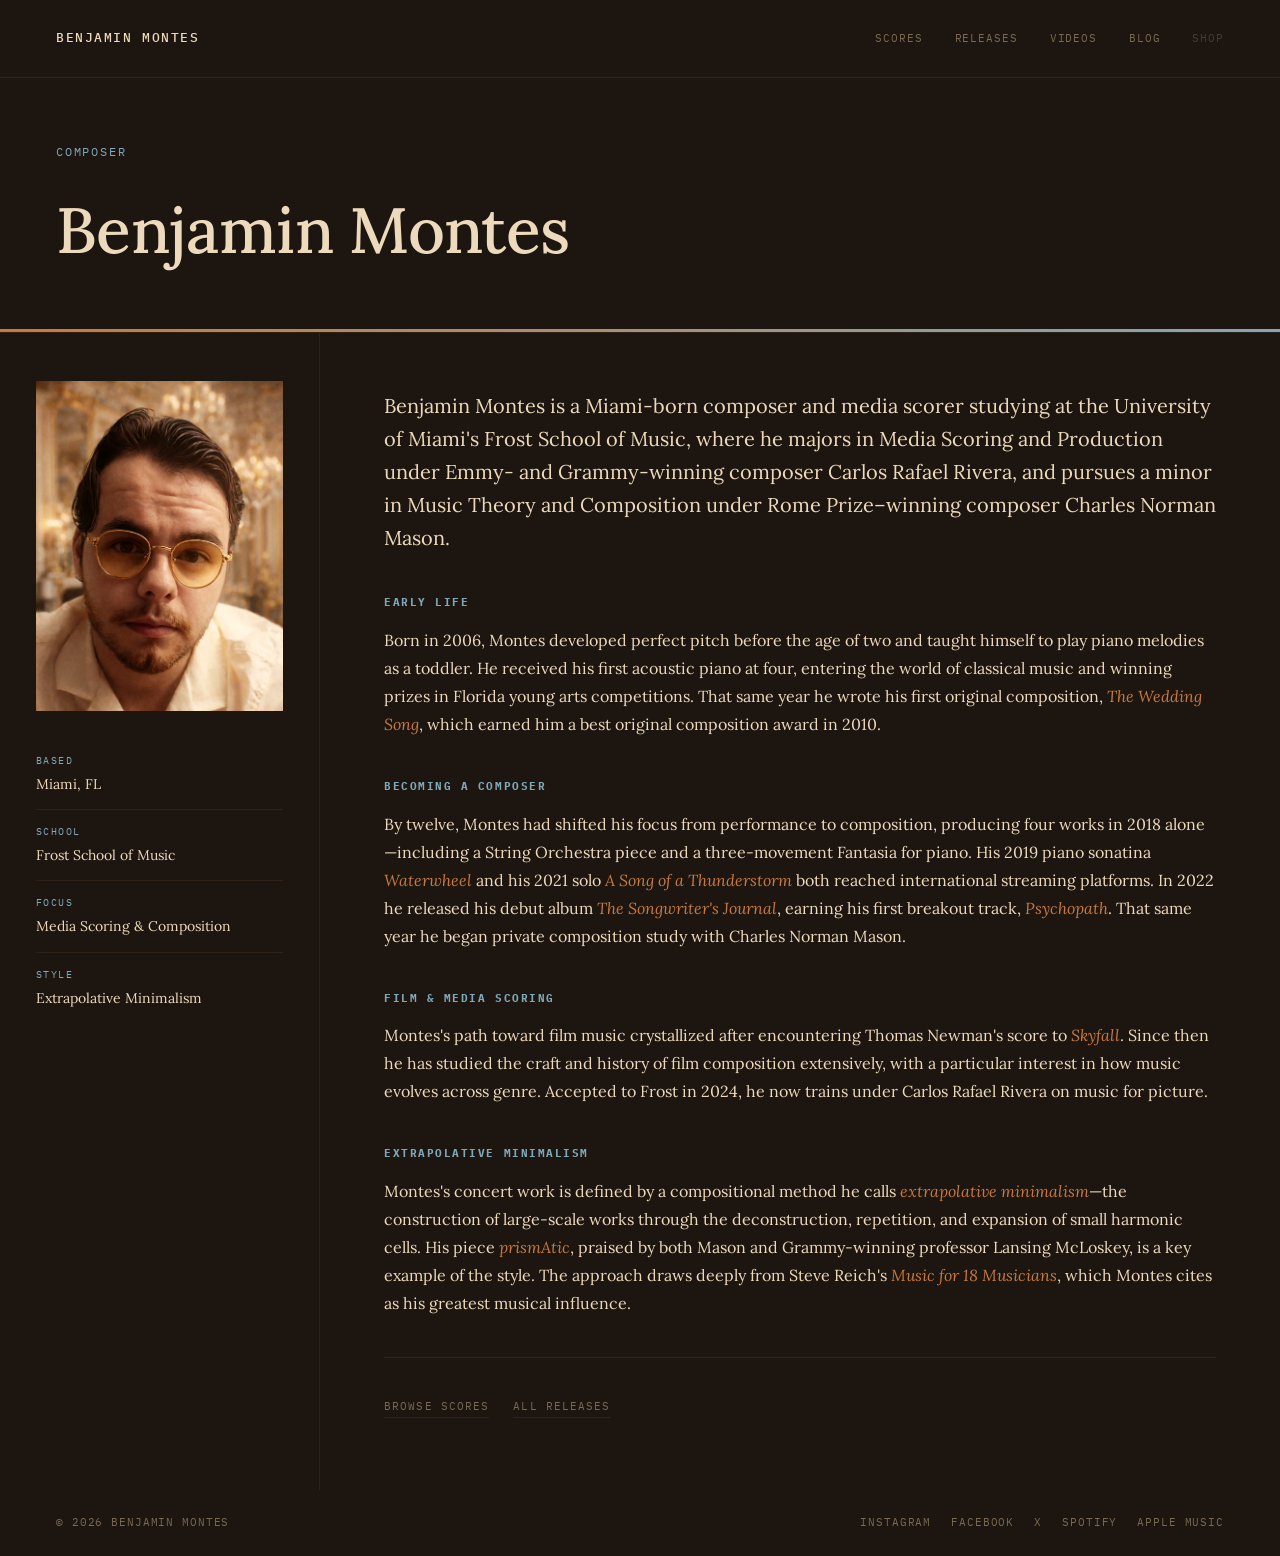
==== about.html @ e507b559 "Initial commit — Benjamin Montes portfolio site Full site including: homepage, about, releases, vide" ====
<!DOCTYPE html>
<html lang="en">
<head>
  <meta charset="UTF-8" />
  <meta name="viewport" content="width=device-width, initial-scale=1.0" />
  <title>About — Benjamin Montes</title>
  <link rel="preconnect" href="https://fonts.googleapis.com">
  <link rel="preconnect" href="https://fonts.gstatic.com" crossorigin>
  <link href="https://fonts.googleapis.com/css2?family=Lora:ital,wght@0,400;0,500;1,400;1,500&family=IBM+Plex+Mono:wght@400;500&display=swap" rel="stylesheet">
  <link rel="stylesheet" href="style.css">
  <link rel="stylesheet" href="about.css">
</head>
<body>

  <!-- ==================== NAV ==================== -->
  <nav class="nav">
    <a href="index.html" class="nav-name">Benjamin Montes</a>
    <ul class="nav-links">
      <li><a href="scores.html">Scores</a></li>
      <li><a href="releases.html">Releases</a></li>
      <li><a href="videos.html">Videos</a></li>
      <li><a href="blog.html">Blog</a></li>
      <li><a href="#" class="nav-shop">Shop</a></li>
    </ul>
  </nav>

  <!-- ==================== PAGE HEADER ==================== -->
  <header class="page-header">
    <p class="eyebrow">Composer</p>
    <h1 class="page-title">Benjamin Montes</h1>
  </header>

  <div class="strip" role="separator"></div>

  <!-- ==================== ABOUT BODY ==================== -->
  <main class="about-page">

    <!-- Portrait -->
    <aside class="about-portrait-col">
      <div class="portrait-wrap">
        <img
          src="images/benjamin-montes.jpg"
          alt="Benjamin Montes"
          class="portrait-img"
        />
        <dl class="portrait-meta">
          <div class="portrait-meta-item">
            <dt>Based</dt>
            <dd>Miami, FL</dd>
          </div>
          <div class="portrait-meta-item">
            <dt>School</dt>
            <dd>Frost School of Music</dd>
          </div>
          <div class="portrait-meta-item">
            <dt>Focus</dt>
            <dd>Media Scoring &amp; Composition</dd>
          </div>
          <div class="portrait-meta-item">
            <dt>Style</dt>
            <dd>Extrapolative Minimalism</dd>
          </div>
        </dl>
      </div>
    </aside>

    <!-- Bio text -->
    <article class="about-text-col">

      <section class="bio-section">
        <p class="bio-lead">
          Benjamin Montes is a Miami-born composer and media scorer studying at
          the University of Miami's Frost School of Music, where he majors in
          Media Scoring and Production under Emmy- and Grammy-winning composer
          Carlos Rafael Rivera, and pursues a minor in Music Theory and
          Composition under Rome Prize&ndash;winning composer Charles Norman Mason.
        </p>
      </section>

      <section class="bio-section">
        <h2 class="bio-heading">Early Life</h2>
        <p class="bio-body">
          Born in 2006, Montes developed perfect pitch before the age of two and
          taught himself to play piano melodies as a toddler. He received his
          first acoustic piano at four, entering the world of classical music and
          winning prizes in Florida young arts competitions. That same year he
          wrote his first original composition, <em>The Wedding Song</em>, which
          earned him a best original composition award in 2010.
        </p>
      </section>

      <section class="bio-section">
        <h2 class="bio-heading">Becoming a Composer</h2>
        <p class="bio-body">
          By twelve, Montes had shifted his focus from performance to composition,
          producing four works in 2018 alone&mdash;including a String Orchestra
          piece and a three-movement Fantasia for piano. His 2019 piano sonatina
          <em>Waterwheel</em> and his 2021 solo <em>A Song of a Thunderstorm</em>
          both reached international streaming platforms. In 2022 he released his
          debut album <em>The Songwriter's Journal</em>, earning his first breakout
          track, <em>Psychopath</em>. That same year he began private composition
          study with Charles Norman Mason.
        </p>
      </section>

      <section class="bio-section">
        <h2 class="bio-heading">Film &amp; Media Scoring</h2>
        <p class="bio-body">
          Montes's path toward film music crystallized after encountering Thomas
          Newman's score to <em>Skyfall</em>. Since then he has studied the craft
          and history of film composition extensively, with a particular interest
          in how music evolves across genre. Accepted to Frost in 2024, he now
          trains under Carlos Rafael Rivera on music for picture.
        </p>
      </section>

      <section class="bio-section">
        <h2 class="bio-heading">Extrapolative Minimalism</h2>
        <p class="bio-body">
          Montes's concert work is defined by a compositional method he calls
          <em>extrapolative minimalism</em>&mdash;the construction of large-scale
          works through the deconstruction, repetition, and expansion of small
          harmonic cells. His piece <em>prismAtic</em>, praised by both Mason and
          Grammy-winning professor Lansing McLoskey, is a key example of the style.
          The approach draws deeply from Steve Reich's
          <em>Music for 18 Musicians</em>, which Montes cites as his greatest
          musical influence.
        </p>
      </section>

      <div class="bio-links">
        <a href="scores.html" class="btn-ghost">Browse Scores</a>
        <a href="releases.html" class="btn-ghost">All Releases</a>
      </div>

    </article>
  </main>

  <!-- ==================== FOOTER ==================== -->
  <footer class="footer">
    <span class="footer-name">&copy; 2026 Benjamin Montes</span>
    <nav class="footer-social">
      <a href="https://instagram.com/benjaminsmontes" target="_blank" rel="noopener">Instagram</a>
      <a href="https://www.facebook.com/61577914032293/" target="_blank" rel="noopener">Facebook</a>
      <a href="https://x.com/benjaminsmontes" target="_blank" rel="noopener">X</a>
      <a href="https://open.spotify.com/artist/6ps73RGhMDePn7EByVew5k?si=Z1z0tnssSOyLZ9sCfh_7qw" target="_blank" rel="noopener">Spotify</a>
      <a href="https://music.apple.com/us/artist/benjamin-montes/1446550968" target="_blank" rel="noopener">Apple Music</a>
    </nav>
  </footer>

</body>
</html>
---- style.css ----
/* ============================================================
   THEME TOKENS — Elysium
   Swap only these variables to change the entire site theme.
   ============================================================ */
:root {
  --bg:      #1C1510;
  --text:    #EDD9BB;
  --accent:  #7FA8B8;   /* sky blue — use sparingly */
  --accent2: #C97A3D;   /* desaturated orange */
  --line:    #2E2218;

  --font-display: 'Lora', serif;
  --font-mono:    'IBM Plex Mono', monospace;
}

/* ============================================================
   RESET & BASE
   ============================================================ */
*, *::before, *::after { box-sizing: border-box; margin: 0; padding: 0; }

html { font-size: 16px; -webkit-font-smoothing: antialiased; }

body {
  background: var(--bg);
  color: var(--text);
  font-family: var(--font-mono);
  line-height: 1.6;
}

a { color: inherit; text-decoration: none; }

/* ============================================================
   NAV
   ============================================================ */
.nav {
  display: flex;
  justify-content: space-between;
  align-items: center;
  padding: 28px 56px;
  border-bottom: 1px solid var(--line);
}

.nav-name {
  font-family: var(--font-mono);
  font-size: 13px;
  font-weight: 500;
  letter-spacing: 0.12em;
  text-transform: uppercase;
  color: var(--text);
}

.nav-links {
  display: flex;
  gap: 32px;
  list-style: none;
  font-family: var(--font-mono);
  font-size: 11px;
  letter-spacing: 0.08em;
  text-transform: uppercase;
  color: #7A6A54;
}

.nav-links a {
  color: #7A6A54;
  transition: color 0.15s;
}

.nav-links a:hover { color: var(--text); }

.nav-shop { opacity: 0.45; cursor: default; }

/* ============================================================
   HERO
   ============================================================ */
.hero {
  padding: 80px 56px 64px;
  position: relative;
  overflow: hidden;
}

/* Placeholder — replace src with real field image when ready */
.hero-bg-placeholder {
  position: absolute;
  inset: 0;
  background:
    linear-gradient(
      to bottom,
      rgba(28, 21, 16, 0.20) 0%,
      rgba(28, 21, 16, 0.65) 55%,
      rgba(28, 21, 16, 1.00) 100%
    ),
    url('images/Elysian Field.jpg') center / cover no-repeat;
  z-index: 0;
}

.hero-inner {
  position: relative;
  z-index: 1;
  max-width: 900px;
}

.eyebrow {
  font-family: var(--font-mono);
  font-size: 12px;
  letter-spacing: 0.15em;
  text-transform: uppercase;
  color: var(--accent);
  margin-bottom: 18px;
}

/* ---- Page headers (shared across Releases, Blog, About) ---- */
.page-header {
  padding: 64px 56px 48px;
}

.page-title {
  font-family: var(--font-display);
  font-size: clamp(40px, 5vw, 64px);
  font-weight: 500;
  letter-spacing: -0.01em;
  color: var(--text);
  margin-top: 16px;
}

.hero-title {
  margin-bottom: 28px;
  display: flex;
  flex-direction: column;
  gap: 10px;
}

.hero-title-main {
  font-family: var(--font-display);
  font-size: clamp(48px, 7vw, 96px);
  font-weight: 500;
  line-height: 1.0;
  letter-spacing: -0.01em;
  color: var(--text);
  white-space: nowrap;
}

.hero-title-main em {
  font-style: italic;
  color: var(--accent2);
}

.hero-subtitle {
  font-family: var(--font-display);
  font-size: clamp(20px, 3vw, 32px);
  font-weight: 400;
  font-style: italic;
  letter-spacing: 0;
  color: #7A6A54;
  line-height: 1.2;
}

.hero-sub {
  font-family: var(--font-mono);
  font-size: 13px;
  color: #7A6A54;
  line-height: 1.7;
  letter-spacing: 0.02em;
  margin-bottom: 40px;
  max-width: 480px;
}

.hero-actions {
  display: flex;
  gap: 16px;
  align-items: center;
}

/* ============================================================
   BUTTONS
   ============================================================ */
.btn-primary {
  font-family: var(--font-mono);
  font-size: 11px;
  letter-spacing: 0.1em;
  text-transform: uppercase;
  background: var(--text);
  color: var(--bg);
  padding: 12px 24px;
  display: inline-block;
  transition: opacity 0.15s;
}

.btn-primary:hover { opacity: 0.8; }

.read-more {
  font-family: var(--font-mono);
  font-size: 11px;
  letter-spacing: 0.1em;
  text-transform: uppercase;
  color: var(--accent2);
  transition: opacity 0.15s;
}

.read-more:hover { opacity: 0.65; }

.btn-ghost {
  font-family: var(--font-mono);
  font-size: 11px;
  letter-spacing: 0.1em;
  text-transform: uppercase;
  color: #7A6A54;
  border-bottom: 1px solid var(--line);
  padding-bottom: 2px;
  transition: color 0.15s, border-color 0.15s;
}

.btn-ghost:hover {
  color: var(--text);
  border-color: var(--text);
}

/* ============================================================
   GRADIENT STRIP
   ============================================================ */
.strip {
  height: 3px;
  background: linear-gradient(90deg, var(--accent2) 0%, var(--accent) 100%);
}

/* ============================================================
   FILTER BAR (shared: Releases, Scores)
   ============================================================ */
.filter-bar {
  display: flex;
  gap: 0;
  padding: 0 56px;
  border-bottom: 1px solid var(--line);
}

.filter-btn {
  font-family: var(--font-mono);
  font-size: 11px;
  letter-spacing: 0.1em;
  text-transform: uppercase;
  color: #7A6A54;
  background: none;
  border: none;
  border-bottom: 2px solid transparent;
  padding: 16px 20px;
  cursor: pointer;
  margin-bottom: -1px;
  transition: color 0.15s, border-color 0.15s;
}

.filter-btn:hover { color: var(--text); }

.filter-btn.active {
  color: var(--text);
  border-bottom-color: var(--accent2);
}

/* ============================================================
   RELEASE CARDS
   ============================================================ */
.release {
  border-bottom: 1px solid var(--line);
}

.release-grid {
  display: grid;
  grid-template-columns: repeat(3, 1fr);
  gap: 1px;
  background: var(--line);
}

.release-card {
  background: var(--bg);
  padding: 40px 36px;
  min-height: 240px;
  display: flex;
  flex-direction: column;
  justify-content: space-between;
}

.card-tag {
  font-family: var(--font-mono);
  font-size: 11px;
  letter-spacing: 0.12em;
  text-transform: uppercase;
  color: var(--accent);
}

.card-title {
  font-family: var(--font-display);
  font-size: 26px;
  font-weight: 400;
  font-style: italic;
  color: var(--text);
  margin-top: 48px;
}

.card-meta {
  font-family: var(--font-mono);
  font-size: 11px;
  color: #7A6A54;
  letter-spacing: 0.04em;
  margin-top: 6px;
}

.card-link {
  font-family: var(--font-mono);
  font-size: 11px;
  letter-spacing: 0.08em;
  text-transform: uppercase;
  color: var(--accent2);
  margin-top: 24px;
  display: inline-block;
  transition: opacity 0.15s;
}

.card-link:hover { opacity: 0.65; }

/* ============================================================
   META ROW (piece details)
   ============================================================ */
.release-details {
  border-top: 1px solid var(--line);
  padding: 0 36px;
}

.meta-row {
  display: flex;
  gap: 0;
}

.meta-item {
  flex: 1;
  padding: 24px 28px;
  border-right: 1px solid var(--line);
}

.meta-item:last-child { border-right: none; }

.meta-item dt {
  font-family: var(--font-mono);
  font-size: 10px;
  letter-spacing: 0.14em;
  text-transform: uppercase;
  color: var(--accent);
  margin-bottom: 6px;
}

.meta-item dd {
  font-family: var(--font-display);
  font-size: 15px;
  color: var(--text);
}

/* ============================================================
   ABOUT
   ============================================================ */
.about {
  padding: 72px 56px;
  border-bottom: 1px solid var(--line);
}

.about-inner {
  max-width: 560px;
}

.about-inner .eyebrow {
  margin-bottom: 20px;
}

.about-links {
  display: flex;
  gap: 24px;
  align-items: center;
  flex-wrap: wrap;
}

.about-text {
  font-family: var(--font-display);
  font-size: 19px;
  font-weight: 400;
  line-height: 1.65;
  color: var(--text);
  margin-bottom: 32px;
}

/* ============================================================
   FOOTER
   ============================================================ */
.footer {
  display: flex;
  justify-content: space-between;
  align-items: center;
  padding: 24px 56px;
  font-family: var(--font-mono);
  font-size: 11px;
  letter-spacing: 0.08em;
  text-transform: uppercase;
  color: #7A6A54;
}

.footer-social {
  display: flex;
  gap: 20px;
  align-items: center;
}

.footer-social a {
  font-family: var(--font-mono);
  font-size: 11px;
  letter-spacing: 0.08em;
  text-transform: uppercase;
  color: #7A6A54;
  transition: color 0.15s;
}

.footer-social a:hover { color: var(--text); }

/* ============================================================
   RESPONSIVE — basic mobile pass
   ============================================================ */
@media (max-width: 768px) {
  .nav { padding: 20px 24px; }
  .hero { padding: 56px 24px 48px; }
  .about { padding: 56px 24px; }
  .footer { padding: 20px 24px; flex-direction: column; gap: 8px; text-align: center; }

  .release-grid { grid-template-columns: 1fr; }
  .release-card { min-height: auto; padding: 32px 24px; }

  .meta-row { flex-wrap: wrap; }
  .meta-item { flex: 1 1 50%; border-right: none; border-bottom: 1px solid var(--line); padding: 18px 24px; }
  .meta-item:nth-last-child(-n+2) { border-bottom: none; }

  .release-details { padding: 0; }

  .nav-links { gap: 18px; }
}

@media (max-width: 480px) {
  .hero-actions { flex-direction: column; align-items: flex-start; }
  .nav-links { gap: 14px; }
  .nav-name { font-size: 11px; }
}
---- about.css ----
/* ============================================================
   ABOUT PAGE — layout and components
   Inherits all theme tokens from style.css
   ============================================================ */

/* ---- Page header ---- */
.page-header {
  padding: 64px 56px 48px;
}

.page-title {
  font-family: var(--font-display);
  font-size: clamp(40px, 5vw, 64px);
  font-weight: 500;
  letter-spacing: -0.01em;
  color: var(--text);
  margin-top: 16px;
}

/* ---- Two-column layout ---- */
.about-page {
  display: grid;
  grid-template-columns: 320px 1fr;
  gap: 0;
  border-top: 1px solid var(--line);
  min-height: 60vh;
}

/* ---- Portrait column ---- */
.about-portrait-col {
  border-right: 1px solid var(--line);
  padding: 48px 36px;
}

.portrait-wrap {
  position: sticky;
  top: 32px;
}

.portrait-img {
  width: 100%;
  display: block;
  aspect-ratio: 3 / 4;
  object-fit: cover;
  object-position: center top;
  filter: sepia(12%) contrast(1.02);
}

.portrait-meta {
  margin-top: 28px;
  display: flex;
  flex-direction: column;
  gap: 0;
}

.portrait-meta-item {
  display: flex;
  flex-direction: column;
  padding: 14px 0;
  border-bottom: 1px solid var(--line);
}

.portrait-meta-item:last-child {
  border-bottom: none;
}

.portrait-meta-item dt {
  font-family: var(--font-mono);
  font-size: 10px;
  letter-spacing: 0.14em;
  text-transform: uppercase;
  color: var(--accent);
  margin-bottom: 4px;
}

.portrait-meta-item dd {
  font-family: var(--font-display);
  font-size: 14px;
  color: var(--text);
}

/* ---- Bio text column ---- */
.about-text-col {
  padding: 56px 64px 72px;
}

.bio-section {
  margin-bottom: 40px;
}

.bio-lead {
  font-family: var(--font-display);
  font-size: 20px;
  font-weight: 400;
  line-height: 1.65;
  color: var(--text);
}

.bio-heading {
  font-family: var(--font-mono);
  font-size: 11px;
  letter-spacing: 0.14em;
  text-transform: uppercase;
  color: var(--accent);
  margin-bottom: 14px;
}

.bio-body {
  font-family: var(--font-display);
  font-size: 16px;
  line-height: 1.75;
  color: var(--text);
}

.bio-body em {
  font-style: italic;
  color: var(--accent2);
}

.bio-links {
  display: flex;
  gap: 24px;
  align-items: center;
  flex-wrap: wrap;
  margin-top: 16px;
  padding-top: 40px;
  border-top: 1px solid var(--line);
}

/* ---- Responsive ---- */
@media (max-width: 860px) {
  .about-page {
    grid-template-columns: 1fr;
  }

  .about-portrait-col {
    border-right: none;
    border-bottom: 1px solid var(--line);
    padding: 36px 24px;
  }

  .portrait-wrap {
    position: static;
    display: grid;
    grid-template-columns: 200px 1fr;
    gap: 28px;
    align-items: start;
  }

  .portrait-img {
    aspect-ratio: 3 / 4;
  }

  .about-text-col {
    padding: 40px 24px 56px;
    max-width: 100%;
  }
}

@media (max-width: 540px) {
  .page-header { padding: 40px 24px 32px; }

  .portrait-wrap {
    grid-template-columns: 1fr;
  }

  .portrait-img {
    max-width: 240px;
  }
}
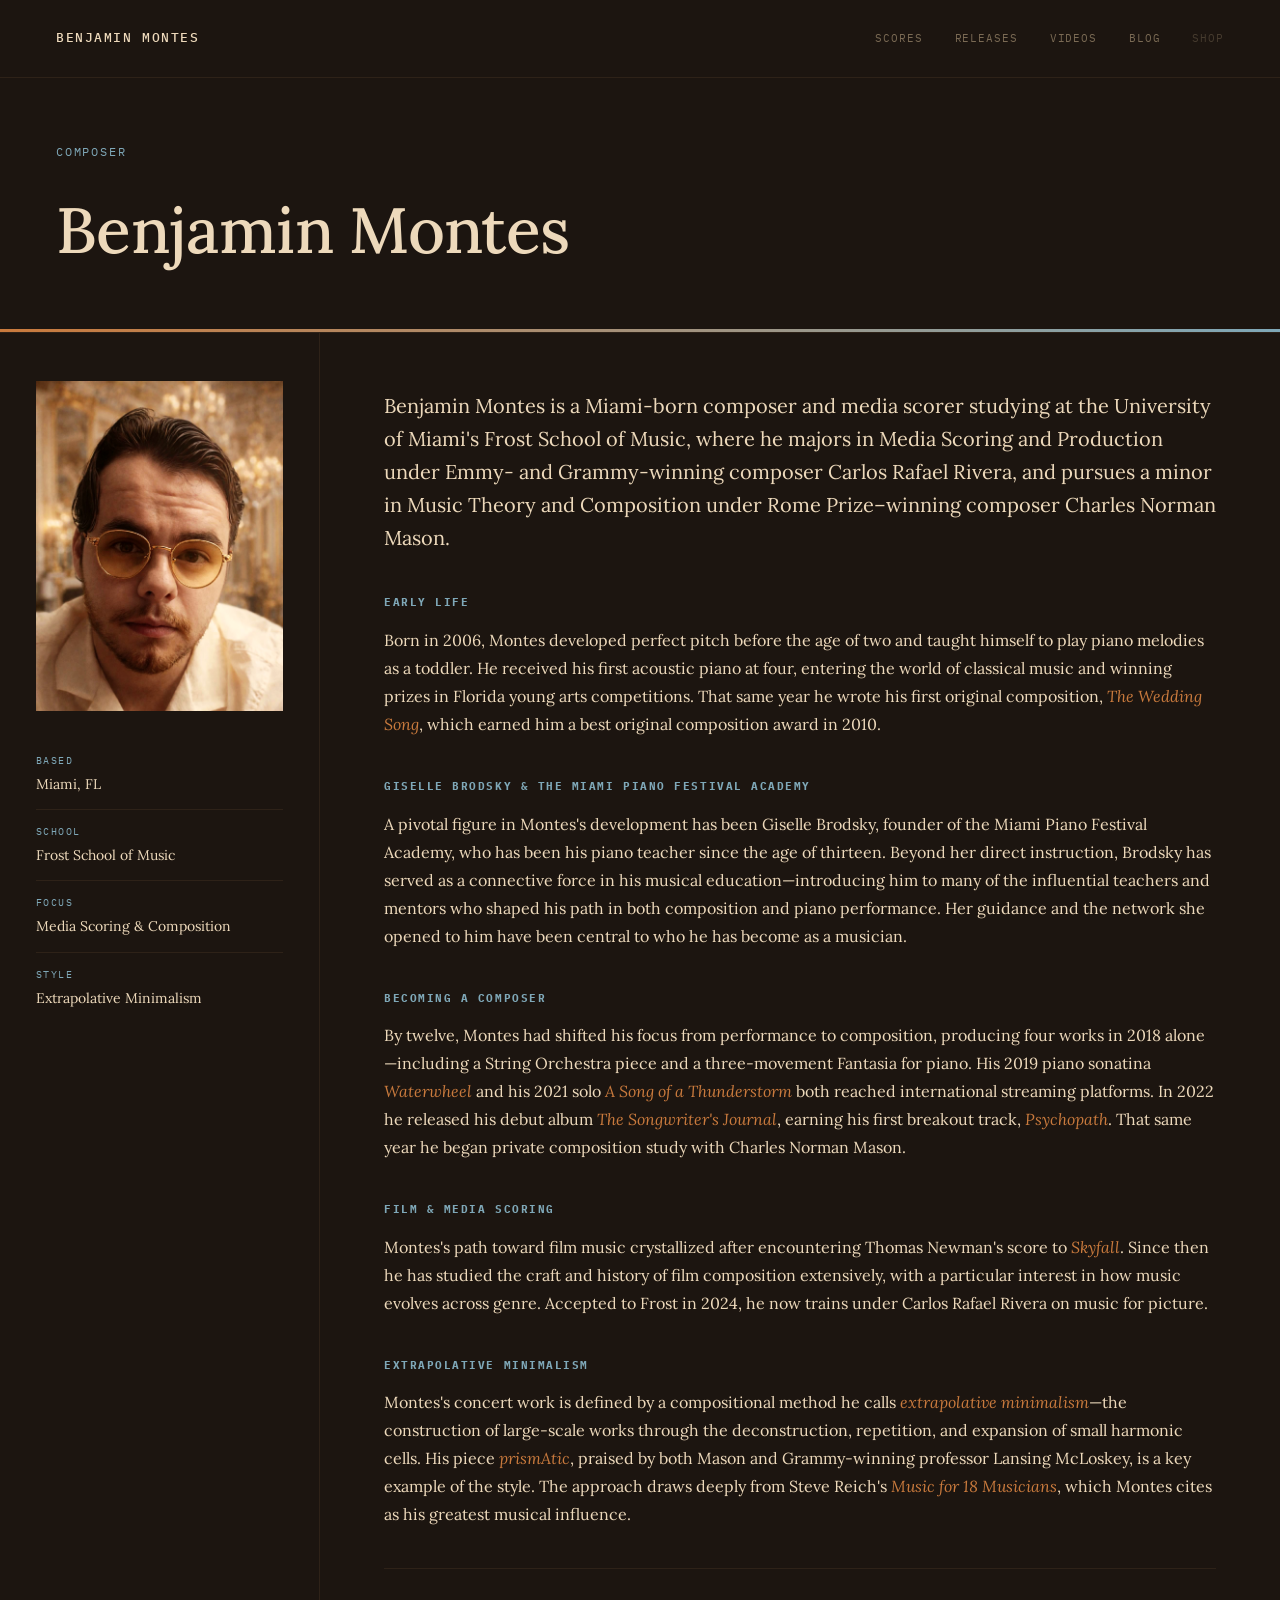
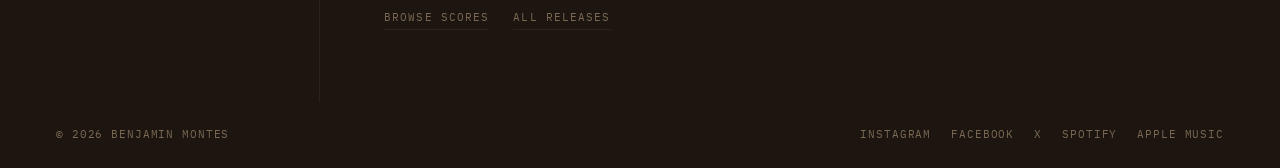
==== commit 008aadb9: "Add Giselle Brodsky section to bio" ====
--- a/about.html
+++ b/about.html
@@ -90,6 +90,19 @@
       </section>
 
       <section class="bio-section">
+        <h2 class="bio-heading">Giselle Brodsky &amp; the Miami Piano Festival Academy</h2>
+        <p class="bio-body">
+          A pivotal figure in Montes's development has been Giselle Brodsky, founder
+          of the Miami Piano Festival Academy, who has been his piano teacher since
+          the age of thirteen. Beyond her direct instruction, Brodsky has served as
+          a connective force in his musical education&mdash;introducing him to many
+          of the influential teachers and mentors who shaped his path in both
+          composition and piano performance. Her guidance and the network she opened
+          to him have been central to who he has become as a musician.
+        </p>
+      </section>
+
+      <section class="bio-section">
         <h2 class="bio-heading">Becoming a Composer</h2>
         <p class="bio-body">
           By twelve, Montes had shifted his focus from performance to composition,
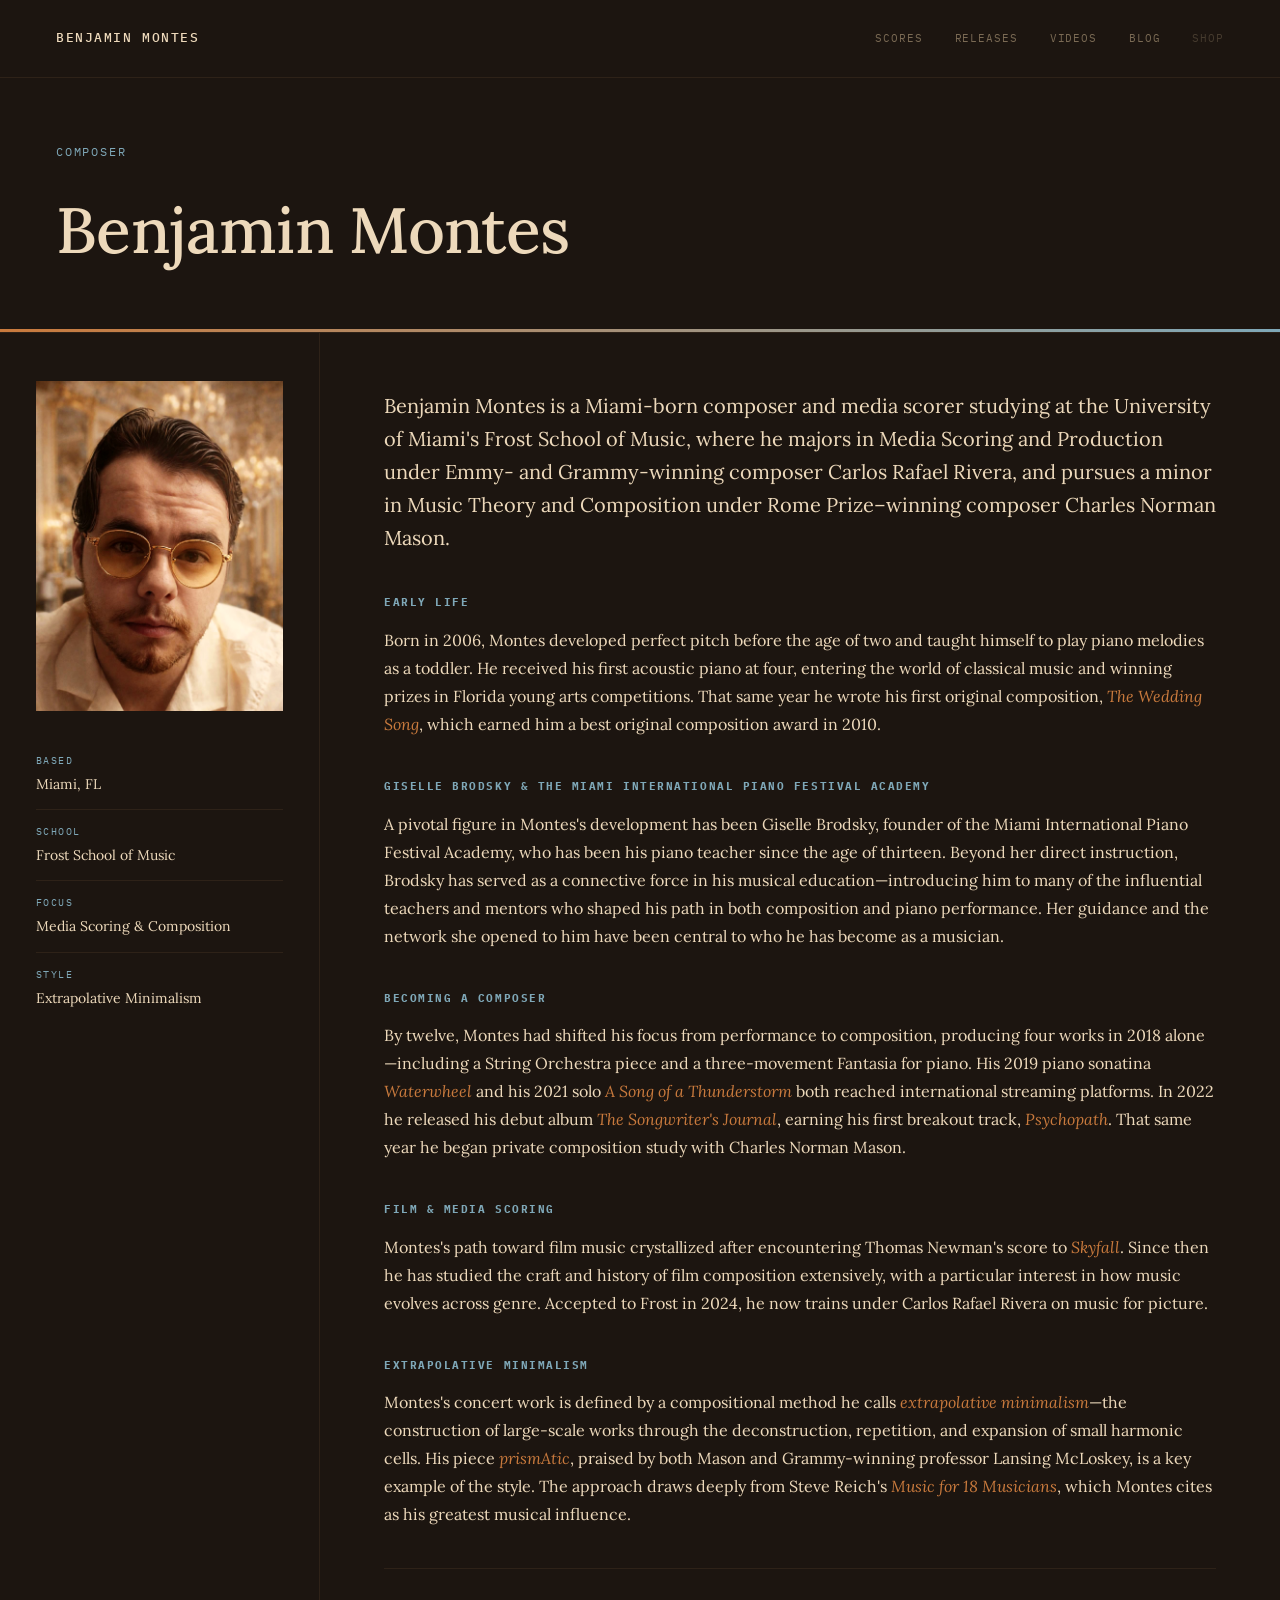
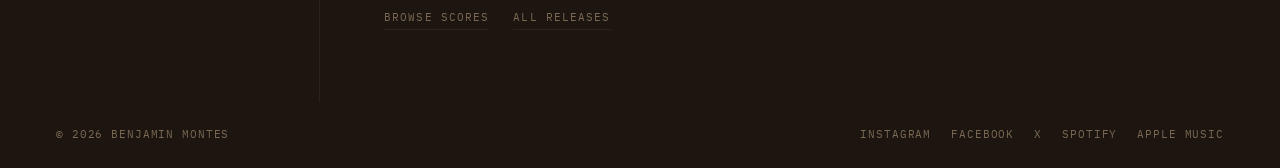
==== commit 66ca407e: "Fix: Miami International Piano Festival Academy" ====
--- a/about.html
+++ b/about.html
@@ -90,10 +90,10 @@
       </section>
 
       <section class="bio-section">
-        <h2 class="bio-heading">Giselle Brodsky &amp; the Miami Piano Festival Academy</h2>
+        <h2 class="bio-heading">Giselle Brodsky &amp; the Miami International Piano Festival Academy</h2>
         <p class="bio-body">
           A pivotal figure in Montes's development has been Giselle Brodsky, founder
-          of the Miami Piano Festival Academy, who has been his piano teacher since
+          of the Miami International Piano Festival Academy, who has been his piano teacher since
           the age of thirteen. Beyond her direct instruction, Brodsky has served as
           a connective force in his musical education&mdash;introducing him to many
           of the influential teachers and mentors who shaped his path in both
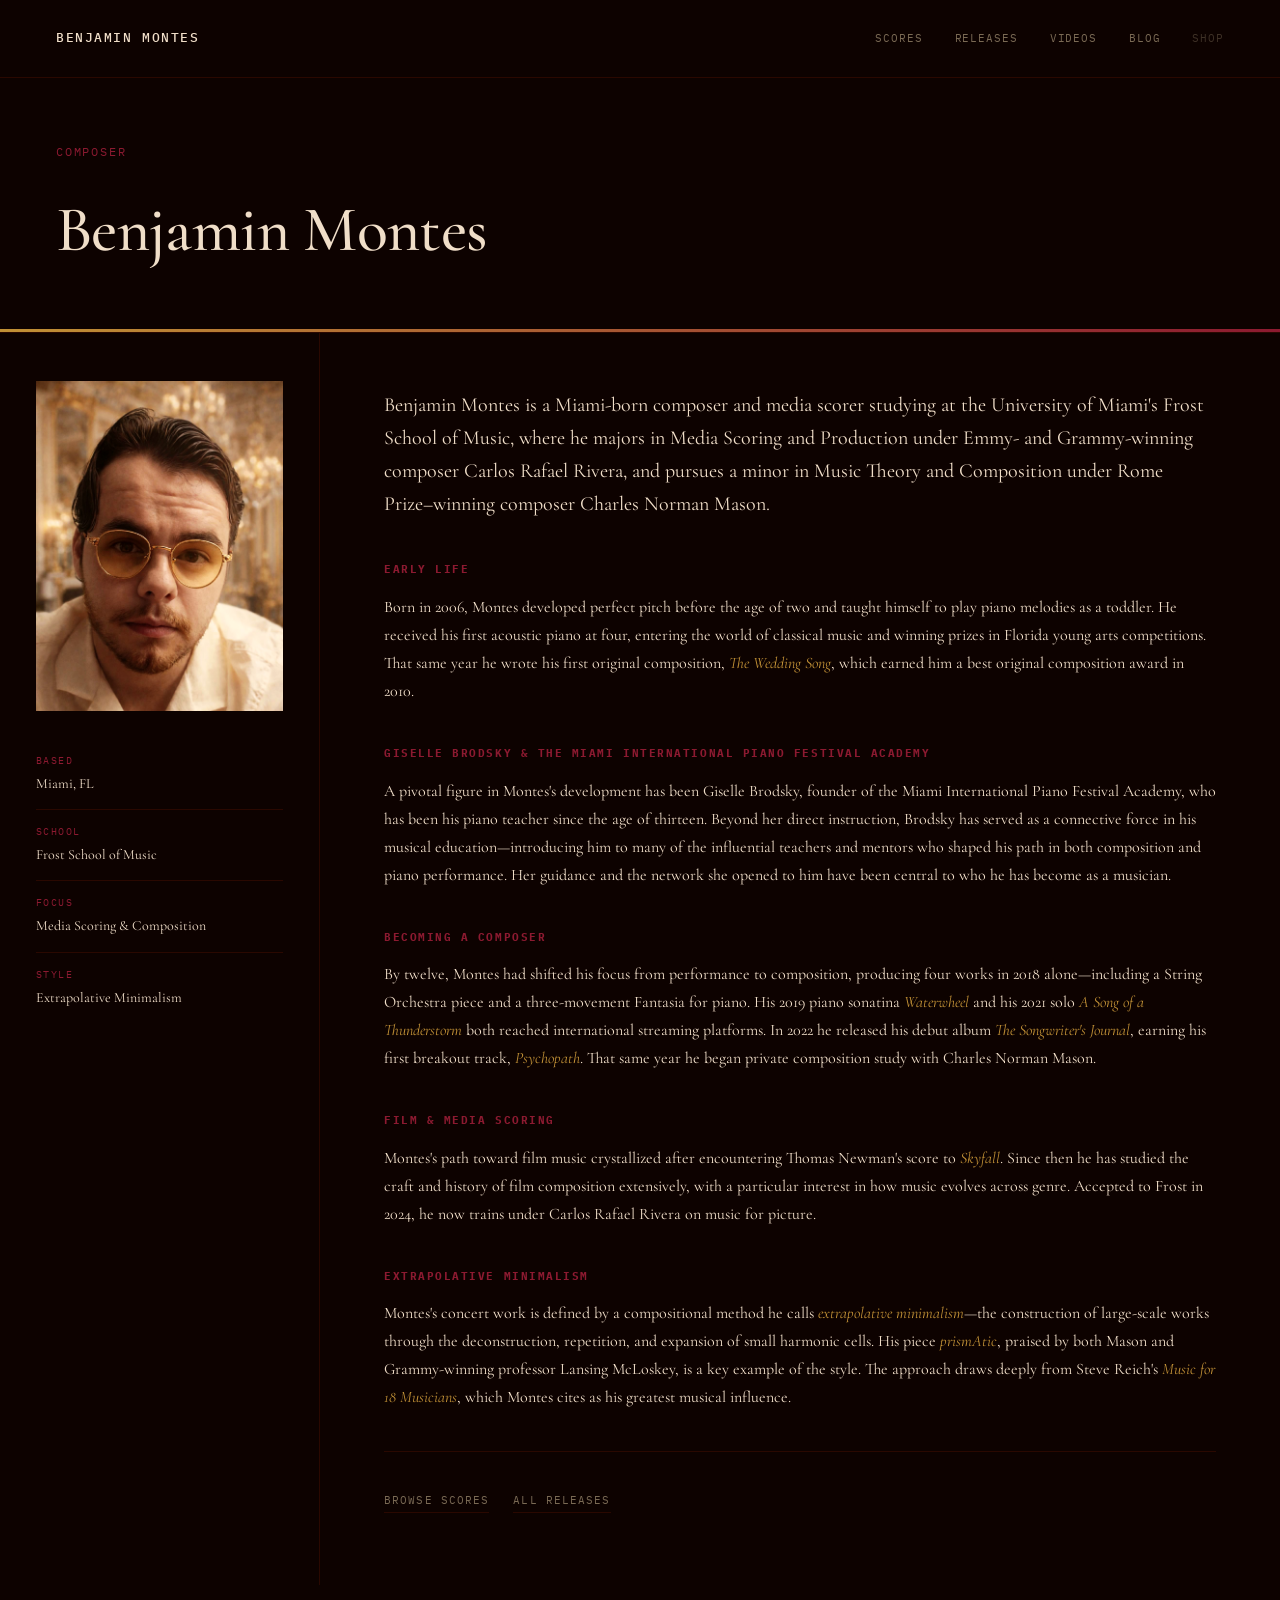
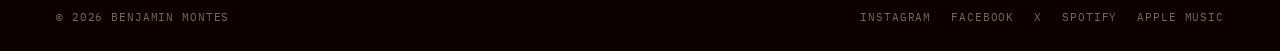
==== commit e863e035: "Olympus theme, blog restructure, and homepage overhaul - Apply burgundy/Cormorant Garamond theme sit" ====
--- a/about.html
+++ b/about.html
@@ -6,7 +6,7 @@
   <title>About — Benjamin Montes</title>
   <link rel="preconnect" href="https://fonts.googleapis.com">
   <link rel="preconnect" href="https://fonts.gstatic.com" crossorigin>
-  <link href="https://fonts.googleapis.com/css2?family=Lora:ital,wght@0,400;0,500;1,400;1,500&family=IBM+Plex+Mono:wght@400;500&display=swap" rel="stylesheet">
+  <link href="https://fonts.googleapis.com/css2?family=Cormorant+Garamond:ital,wght@0,300;0,400;0,500;0,600;1,300;1,400;1,500;1,600&family=IBM+Plex+Mono:wght@400;500&display=swap" rel="stylesheet">
   <link rel="stylesheet" href="style.css">
   <link rel="stylesheet" href="about.css">
 </head>
--- a/style.css
+++ b/style.css
@@ -3,13 +3,13 @@
    Swap only these variables to change the entire site theme.
    ============================================================ */
 :root {
-  --bg:      #1C1510;
-  --text:    #EDD9BB;
-  --accent:  #7FA8B8;   /* sky blue — use sparingly */
-  --accent2: #C97A3D;   /* desaturated orange */
-  --line:    #2E2218;
-
-  --font-display: 'Lora', serif;
+  --bg:      #0D0200;
+  --text:    #F0DEC8;
+  --accent:  #8C1A30;   /* deep burgundy */
+  --accent2: #C09035;   /* antique gold */
+  --line:    #2A0800;
+
+  --font-display: 'Cormorant Garamond', 'Georgia', serif;
   --font-mono:    'IBM Plex Mono', monospace;
 }
 
@@ -73,9 +73,13 @@
    HERO
    ============================================================ */
 .hero {
-  padding: 80px 56px 64px;
+  padding: 80px 56px 100px;
+  min-height: 70vh;
   position: relative;
   overflow: hidden;
+  display: flex;
+  align-items: center;
+  justify-content: center;
 }
 
 /* Placeholder — replace src with real field image when ready */
@@ -85,11 +89,11 @@
   background:
     linear-gradient(
       to bottom,
-      rgba(28, 21, 16, 0.20) 0%,
-      rgba(28, 21, 16, 0.65) 55%,
-      rgba(28, 21, 16, 1.00) 100%
+      rgba(13, 2, 0, 0.20) 0%,
+      rgba(13, 2, 0, 0.65) 55%,
+      rgba(13, 2, 0, 1.00) 100%
     ),
-    url('images/Elysian Field.jpg') center / cover no-repeat;
+    url('images/covers/Olympus.jpg') center / cover no-repeat;
   z-index: 0;
 }
 
@@ -97,6 +101,7 @@
   position: relative;
   z-index: 1;
   max-width: 900px;
+  text-align: center;
 }
 
 .eyebrow {
@@ -131,7 +136,7 @@
 
 .hero-title-main {
   font-family: var(--font-display);
-  font-size: clamp(48px, 7vw, 96px);
+  font-size: clamp(72px, 12vw, 160px);
   font-weight: 500;
   line-height: 1.0;
   letter-spacing: -0.01em;
@@ -142,6 +147,22 @@
 .hero-title-main em {
   font-style: italic;
   color: var(--accent2);
+}
+
+.hero-coming-soon {
+  font-family: var(--font-display);
+  font-size: clamp(14px, 1.6vw, 20px);
+  font-style: italic;
+  font-weight: 300;
+  letter-spacing: 0.04em;
+  color: #C4A0A8;
+  margin-top: 24px;
+}
+
+.hero-label {
+  color: #D4B8BC;
+  font-weight: 600;
+  font-style: normal;
 }
 
 .hero-subtitle {
@@ -255,6 +276,45 @@
 }
 
 /* ============================================================
+   ALBUM FEATURE (homepage)
+   ============================================================ */
+.album-feature {
+  border-bottom: 1px solid var(--line);
+  padding: 72px 56px;
+}
+.album-feature-inner {
+  display: flex;
+  align-items: stretch;
+  gap: 64px;
+}
+.album-feature-img {
+  width: 340px;
+  flex-shrink: 0;
+  display: block;
+  object-fit: cover;
+}
+.album-feature-text {
+  display: flex;
+  flex-direction: column;
+  align-items: flex-start;
+  gap: 36px;
+  padding-top: 8px;
+}
+
+.album-feature-read-more {
+  align-self: flex-start;
+}
+
+.album-feature-desc {
+  font-family: var(--font-display);
+  font-size: clamp(32px, 4vw, 56px);
+  font-weight: 400;
+  font-style: italic;
+  line-height: 1.45;
+  color: #E8C0CC;
+}
+
+/* ============================================================
    RELEASE CARDS
    ============================================================ */
 .release {
@@ -424,6 +484,10 @@
   .about { padding: 56px 24px; }
   .footer { padding: 20px 24px; flex-direction: column; gap: 8px; text-align: center; }
 
+  .album-feature { padding: 48px 24px; }
+  .album-feature-inner { flex-direction: column; gap: 32px; }
+  .album-feature-img { width: 100%; height: auto; }
+
   .release-grid { grid-template-columns: 1fr; }
   .release-card { min-height: auto; padding: 32px 24px; }
 
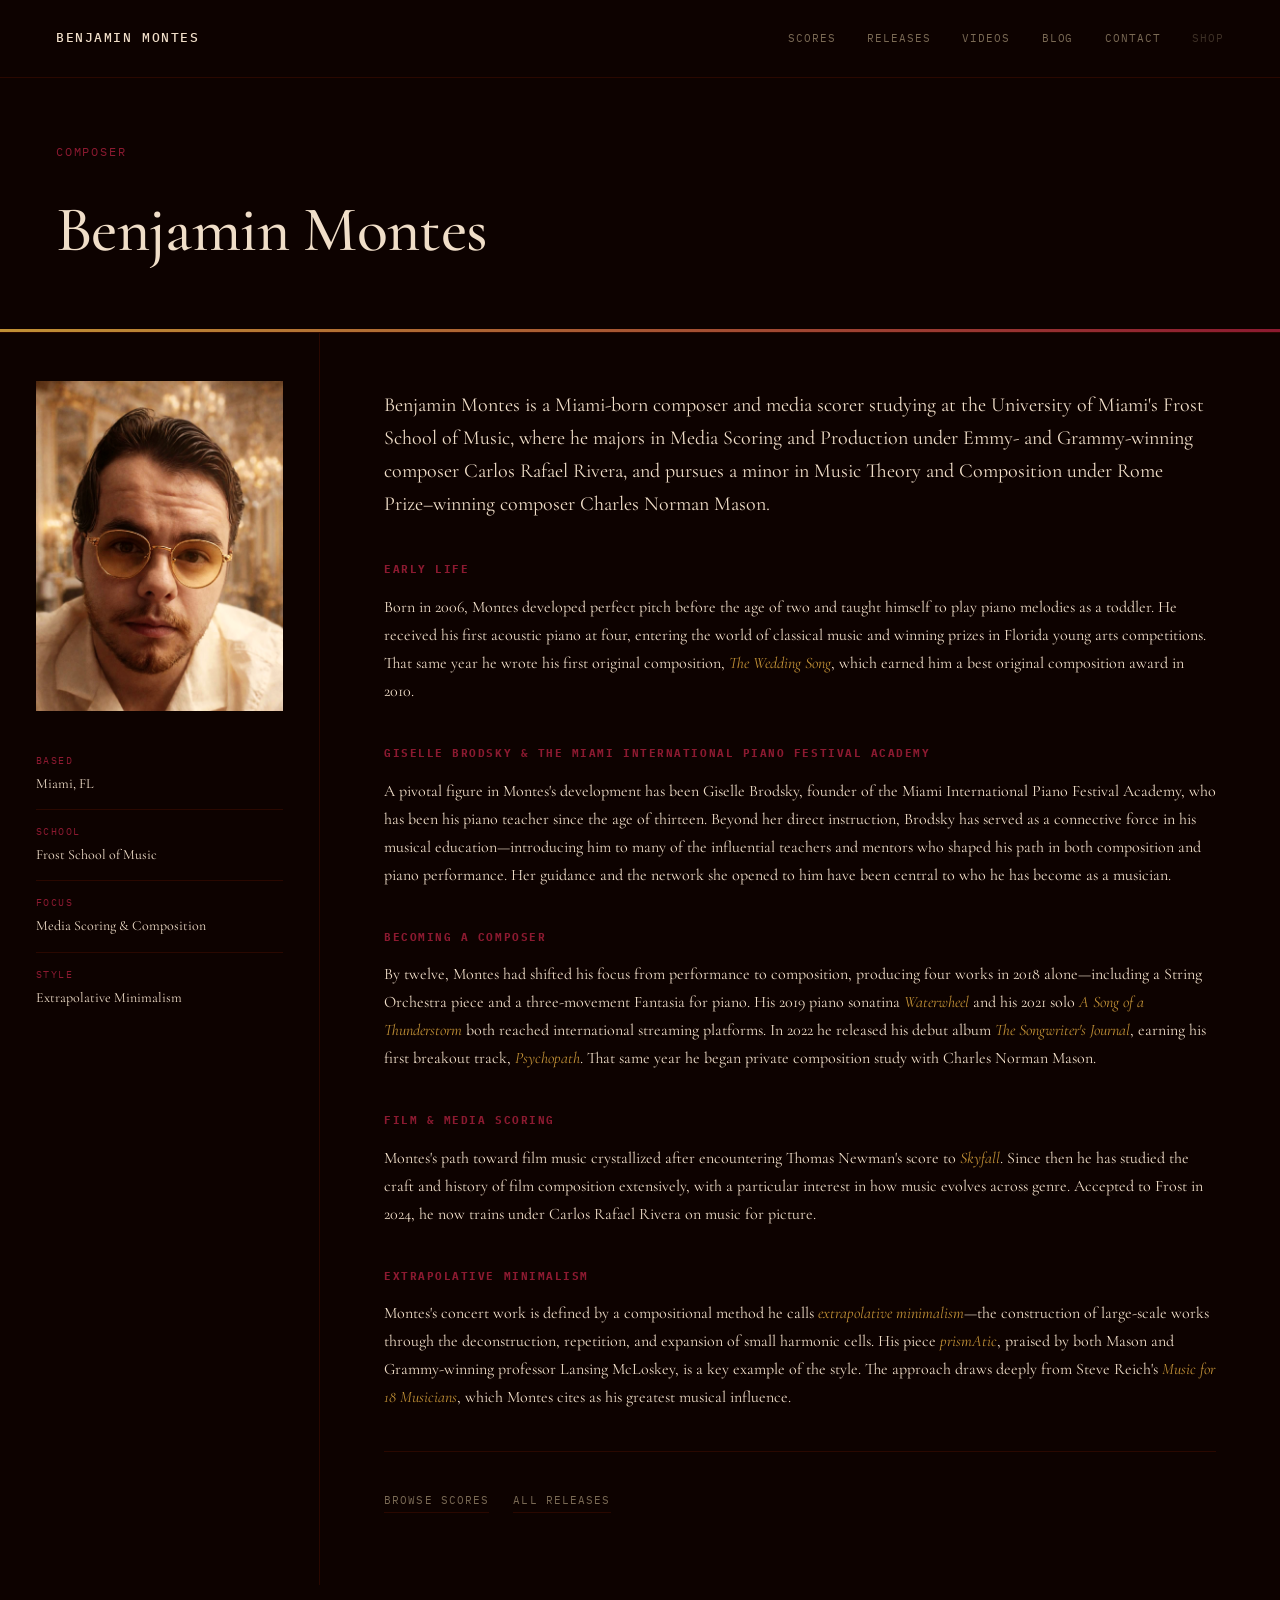
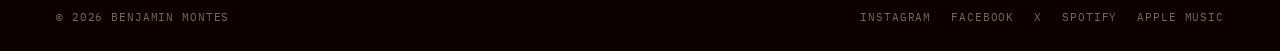
==== commit a8b54e71: "Add Contact page with email and social links Co-Authored-By: Claude Sonnet 4.6 <noreply@anthropic.co" ====
--- a/about.html
+++ b/about.html
@@ -20,6 +20,7 @@
       <li><a href="releases.html">Releases</a></li>
       <li><a href="videos.html">Videos</a></li>
       <li><a href="blog.html">Blog</a></li>
+      <li><a href="contact.html">Contact</a></li>
       <li><a href="#" class="nav-shop">Shop</a></li>
     </ul>
   </nav>
--- a/style.css
+++ b/style.css
@@ -444,6 +444,99 @@
 }
 
 /* ============================================================
+   CONTACT PAGE
+   ============================================================ */
+.contact-main {
+  max-width: 760px;
+  margin: 0 auto;
+  padding: 72px 56px 96px;
+  width: 100%;
+  box-sizing: border-box;
+}
+
+.contact-label {
+  font-family: var(--font-mono);
+  font-size: 10px;
+  letter-spacing: 0.16em;
+  text-transform: uppercase;
+  color: var(--accent2);
+  margin-bottom: 20px;
+}
+
+.contact-email-section {
+  margin-bottom: 0;
+}
+
+.contact-email {
+  font-family: var(--font-display);
+  font-size: clamp(24px, 3.5vw, 44px);
+  font-weight: 300;
+  font-style: italic;
+  color: var(--text);
+  text-decoration: none;
+  display: inline-block;
+  border-bottom: 1px solid var(--line);
+  padding-bottom: 4px;
+  transition: color 0.2s, border-color 0.2s;
+}
+
+.contact-email:hover {
+  color: var(--accent2);
+  border-color: var(--accent2);
+}
+
+.contact-divider {
+  height: 1px;
+  background: var(--line);
+  margin: 56px 0;
+}
+
+.contact-social-list {
+  list-style: none;
+  display: flex;
+  flex-direction: column;
+  gap: 0;
+}
+
+.contact-social-item {
+  display: flex;
+  align-items: baseline;
+  justify-content: space-between;
+  padding: 20px 0;
+  border-bottom: 1px solid var(--line);
+}
+
+.contact-social-item:first-child {
+  border-top: 1px solid var(--line);
+}
+
+.contact-social-platform {
+  font-family: var(--font-display);
+  font-size: clamp(18px, 2vw, 26px);
+  font-weight: 400;
+  font-style: italic;
+  color: var(--text);
+}
+
+.contact-social-link {
+  font-family: var(--font-mono);
+  font-size: 11px;
+  letter-spacing: 0.1em;
+  color: var(--accent);
+  text-decoration: none;
+  transition: color 0.2s;
+}
+
+.contact-social-link:hover {
+  color: var(--text);
+}
+
+@media (max-width: 768px) {
+  .contact-main { padding: 48px 24px 72px; }
+  .contact-social-item { flex-direction: column; gap: 8px; }
+}
+
+/* ============================================================
    FOOTER
    ============================================================ */
 .footer {
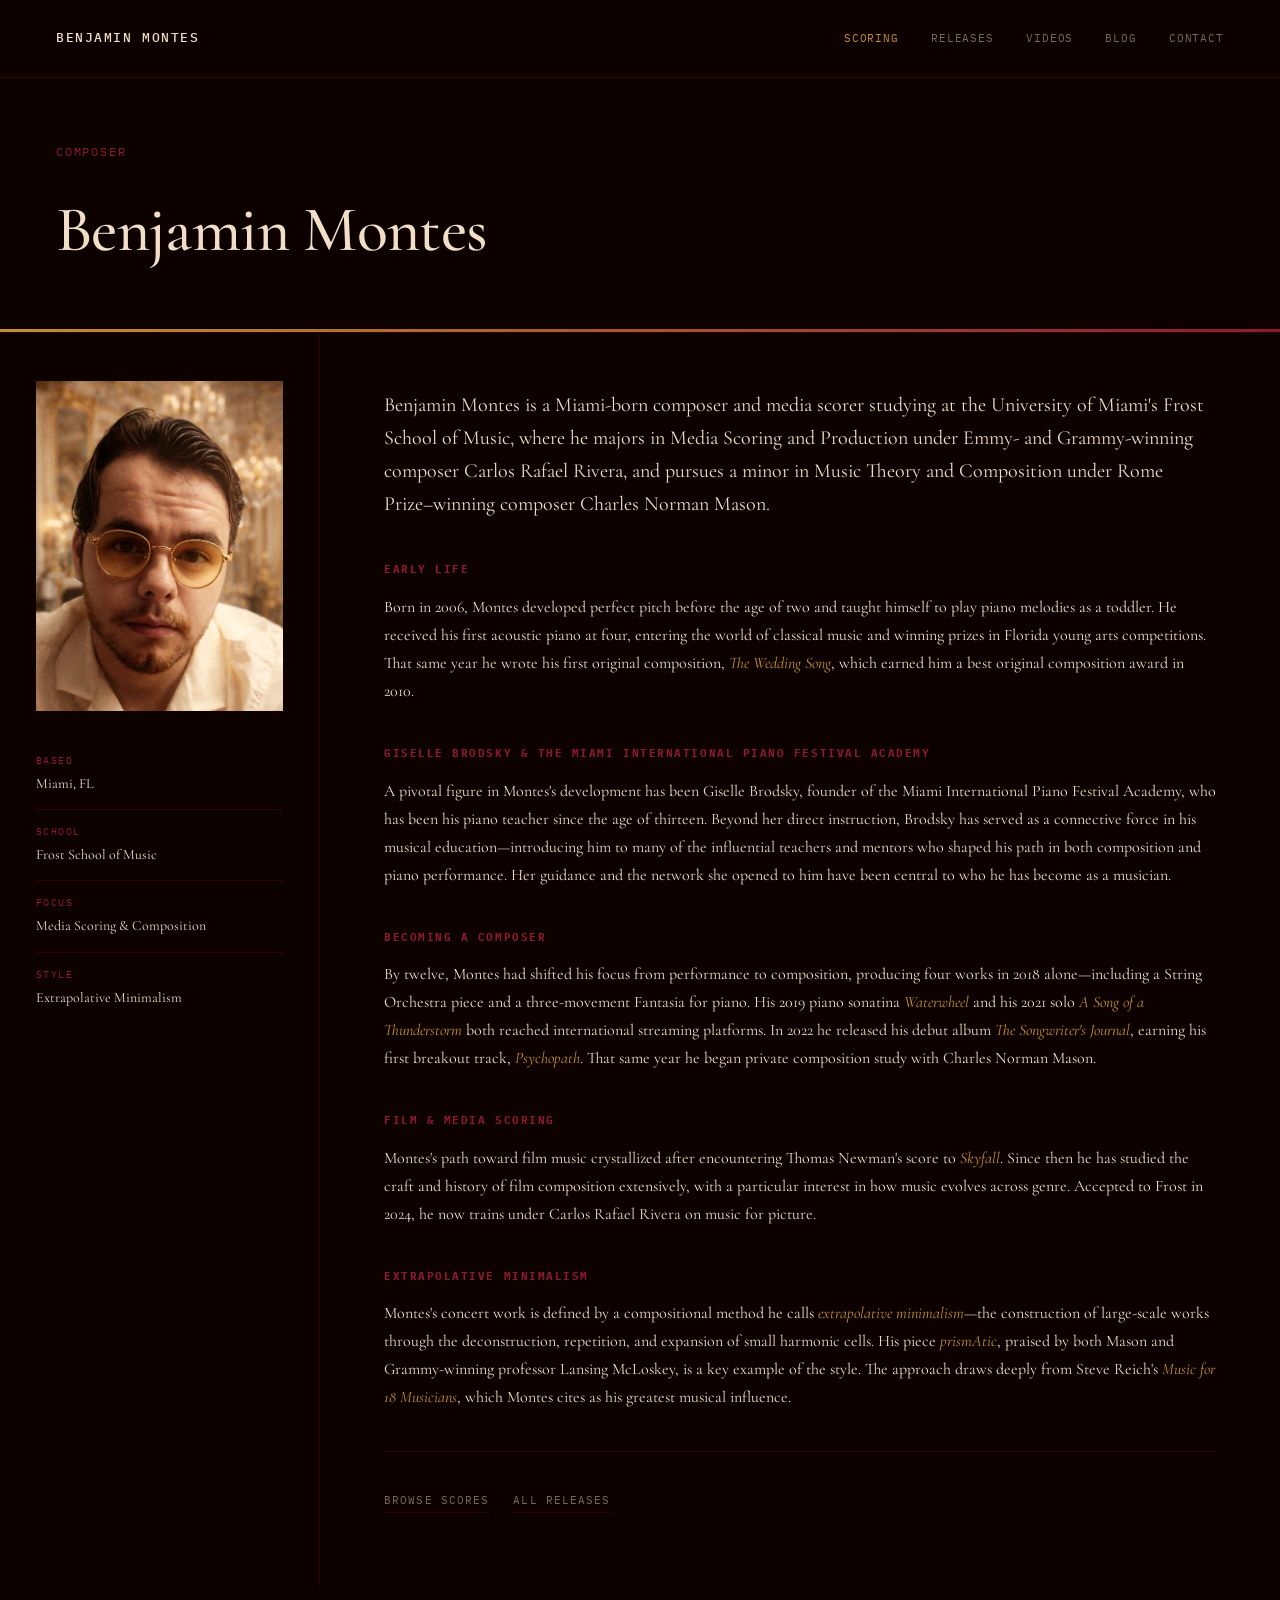
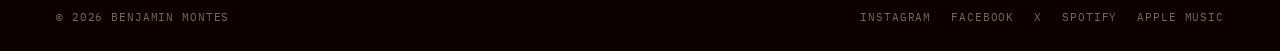
==== commit e27f3948: "Add Scoring Work page with film projects and nav updates - New scoring page with 8 film/documentary " ====
--- a/about.html
+++ b/about.html
@@ -15,13 +15,14 @@
   <!-- ==================== NAV ==================== -->
   <nav class="nav">
     <a href="index.html" class="nav-name">Benjamin Montes</a>
+    <button class="nav-hamburger" aria-label="Menu" aria-expanded="false"><span></span><span></span><span></span></button>
     <ul class="nav-links">
-      <li><a href="scores.html">Scores</a></li>
+      <li><a href="scores.html" class="nav-scoring">Scoring</a></li>
       <li><a href="releases.html">Releases</a></li>
       <li><a href="videos.html">Videos</a></li>
       <li><a href="blog.html">Blog</a></li>
       <li><a href="contact.html">Contact</a></li>
-      <li><a href="#" class="nav-shop">Shop</a></li>
+      
     </ul>
   </nav>
 
@@ -162,6 +163,6 @@
     </nav>
   </footer>
 
+  <script src="nav.js"></script>
 </body>
 </html>
-
--- a/style.css
+++ b/style.css
@@ -68,6 +68,7 @@
 .nav-links a:hover { color: var(--text); }
 
 .nav-shop { opacity: 0.45; cursor: default; }
+.nav-scoring { color: var(--accent2) !important; }
 
 /* ============================================================
    HERO
@@ -127,6 +128,17 @@
   margin-top: 16px;
 }
 
+.page-subtitle {
+  font-family: var(--font-display);
+  font-size: clamp(16px, 1.5vw, 19px);
+  font-weight: 400;
+  font-style: normal;
+  line-height: 1.7;
+  color: #C8A8A0;
+  max-width: 640px;
+  margin-top: 20px;
+}
+
 .hero-title {
   margin-bottom: 28px;
   display: flex;
@@ -569,10 +581,78 @@
 .footer-social a:hover { color: var(--text); }
 
 /* ============================================================
+   HAMBURGER MENU
+   ============================================================ */
+.nav-hamburger {
+  display: none;
+  flex-direction: column;
+  justify-content: center;
+  gap: 5px;
+  width: 32px;
+  height: 32px;
+  background: none;
+  border: none;
+  cursor: pointer;
+  padding: 4px;
+  flex-shrink: 0;
+}
+
+.nav-hamburger span {
+  display: block;
+  width: 100%;
+  height: 1px;
+  background: var(--text);
+  transition: transform 0.3s ease, opacity 0.3s ease;
+  transform-origin: center;
+}
+
+/* Animate to X when open */
+.nav--open .nav-hamburger span:nth-child(1) {
+  transform: translateY(6px) rotate(45deg);
+}
+.nav--open .nav-hamburger span:nth-child(2) {
+  opacity: 0;
+}
+.nav--open .nav-hamburger span:nth-child(3) {
+  transform: translateY(-6px) rotate(-45deg);
+}
+
+/* ============================================================
    RESPONSIVE — basic mobile pass
    ============================================================ */
 @media (max-width: 768px) {
-  .nav { padding: 20px 24px; }
+  .nav { padding: 0 24px; flex-wrap: wrap; height: auto; min-height: 56px; align-items: center; position: relative; }
+  .nav-name { padding: 16px 0; }
+  .nav-hamburger { display: flex; margin-left: auto; }
+
+  .nav-links,
+  .nav-links--dark {
+    display: none;
+    flex-direction: column;
+    width: 100%;
+    padding: 8px 0 20px;
+    gap: 0;
+    border-top: 1px solid var(--line);
+  }
+
+  .nav--open .nav-links,
+  .nav--open .nav-links--dark {
+    display: flex;
+  }
+
+  .nav-links li,
+  .nav-links--dark li {
+    width: 100%;
+  }
+
+  .nav-links a,
+  .nav-links--dark a {
+    display: block;
+    padding: 12px 0;
+    font-size: 13px;
+    letter-spacing: 0.08em;
+  }
+
   .hero { padding: 56px 24px 48px; }
   .about { padding: 56px 24px; }
   .footer { padding: 20px 24px; flex-direction: column; gap: 8px; text-align: center; }
